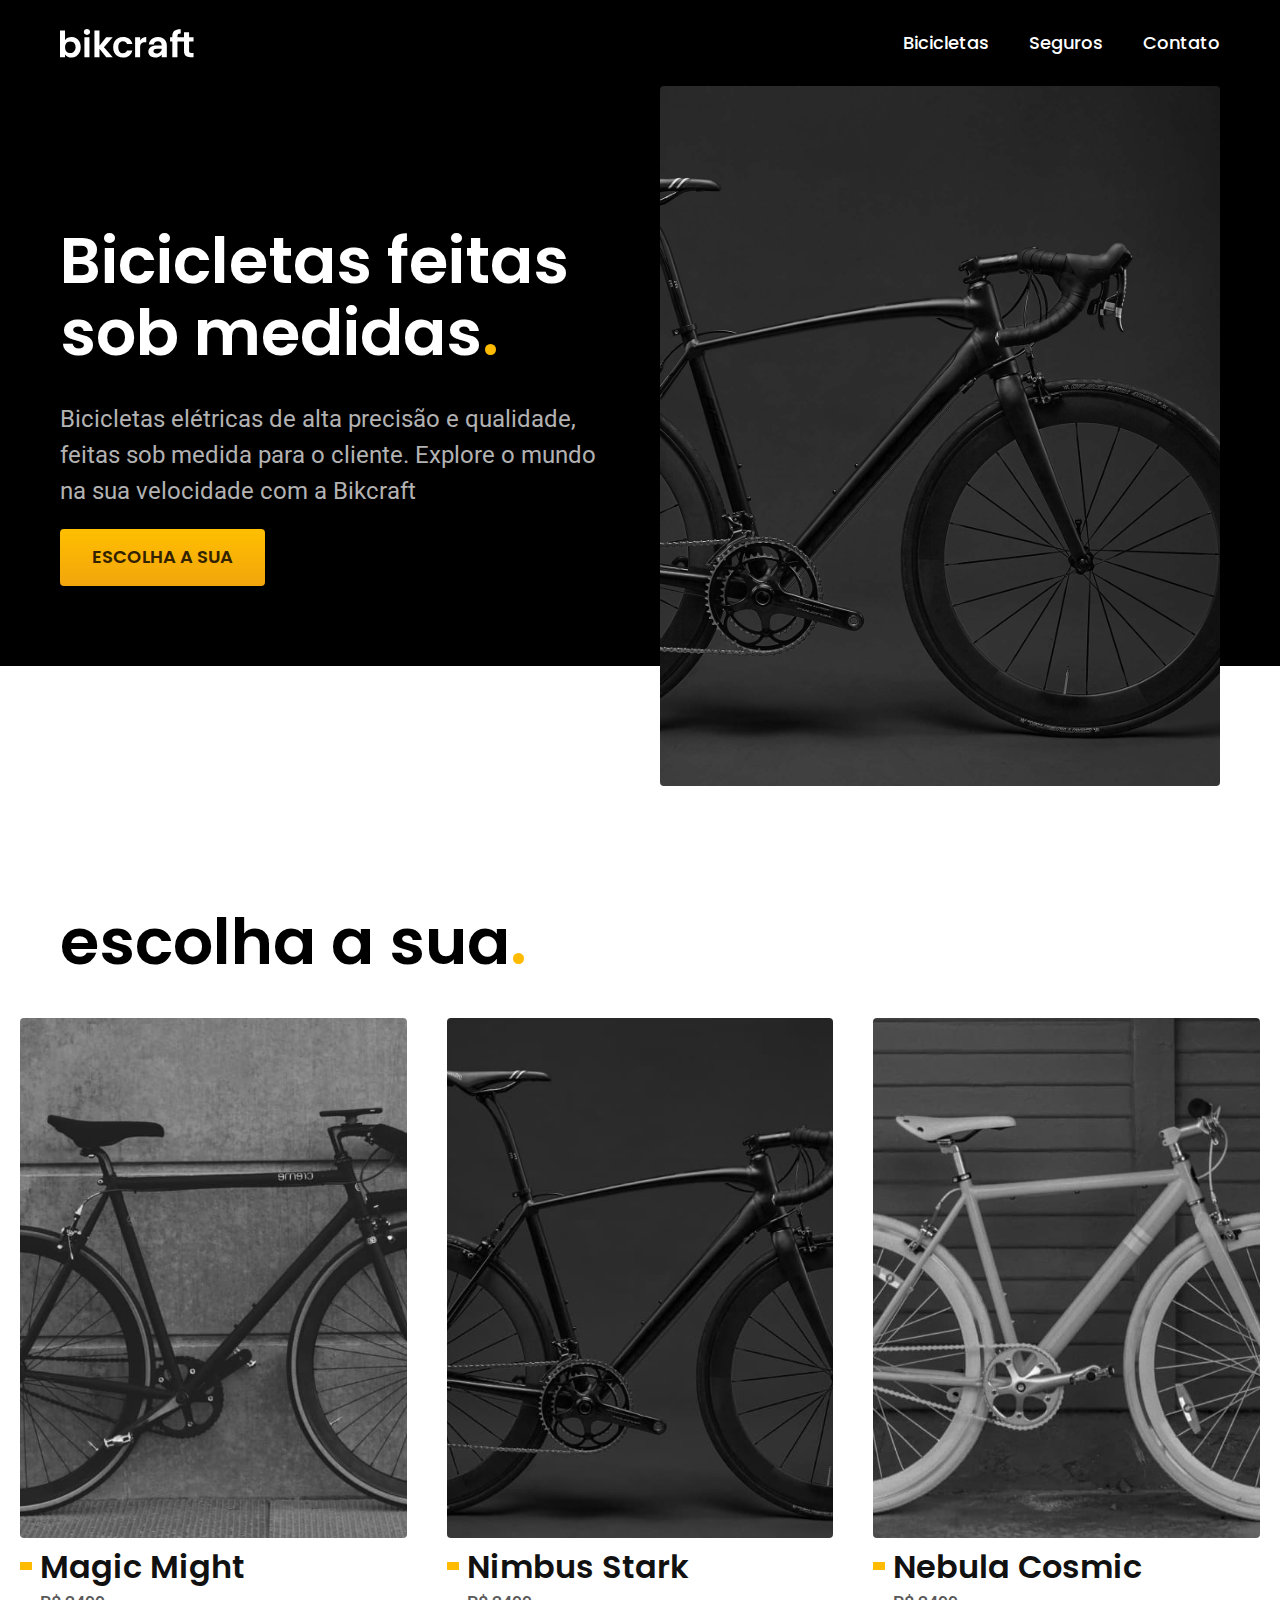
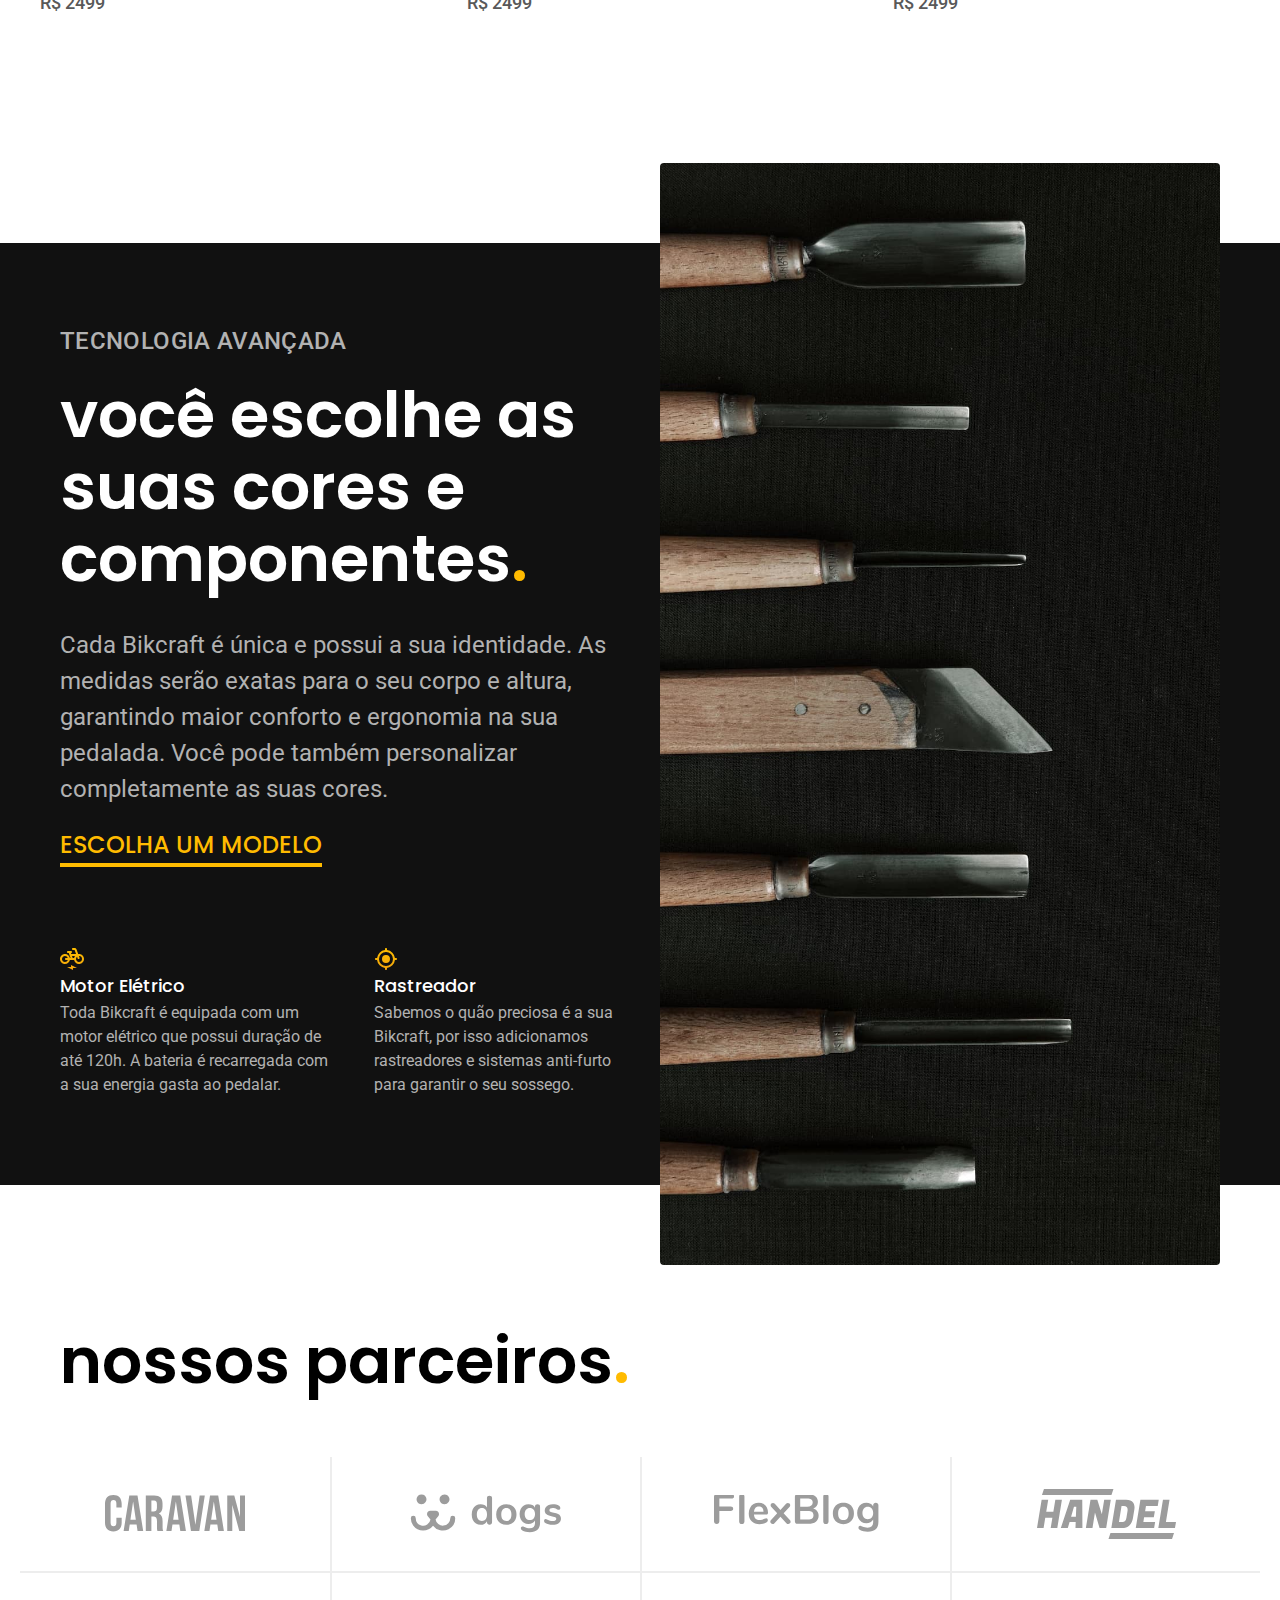
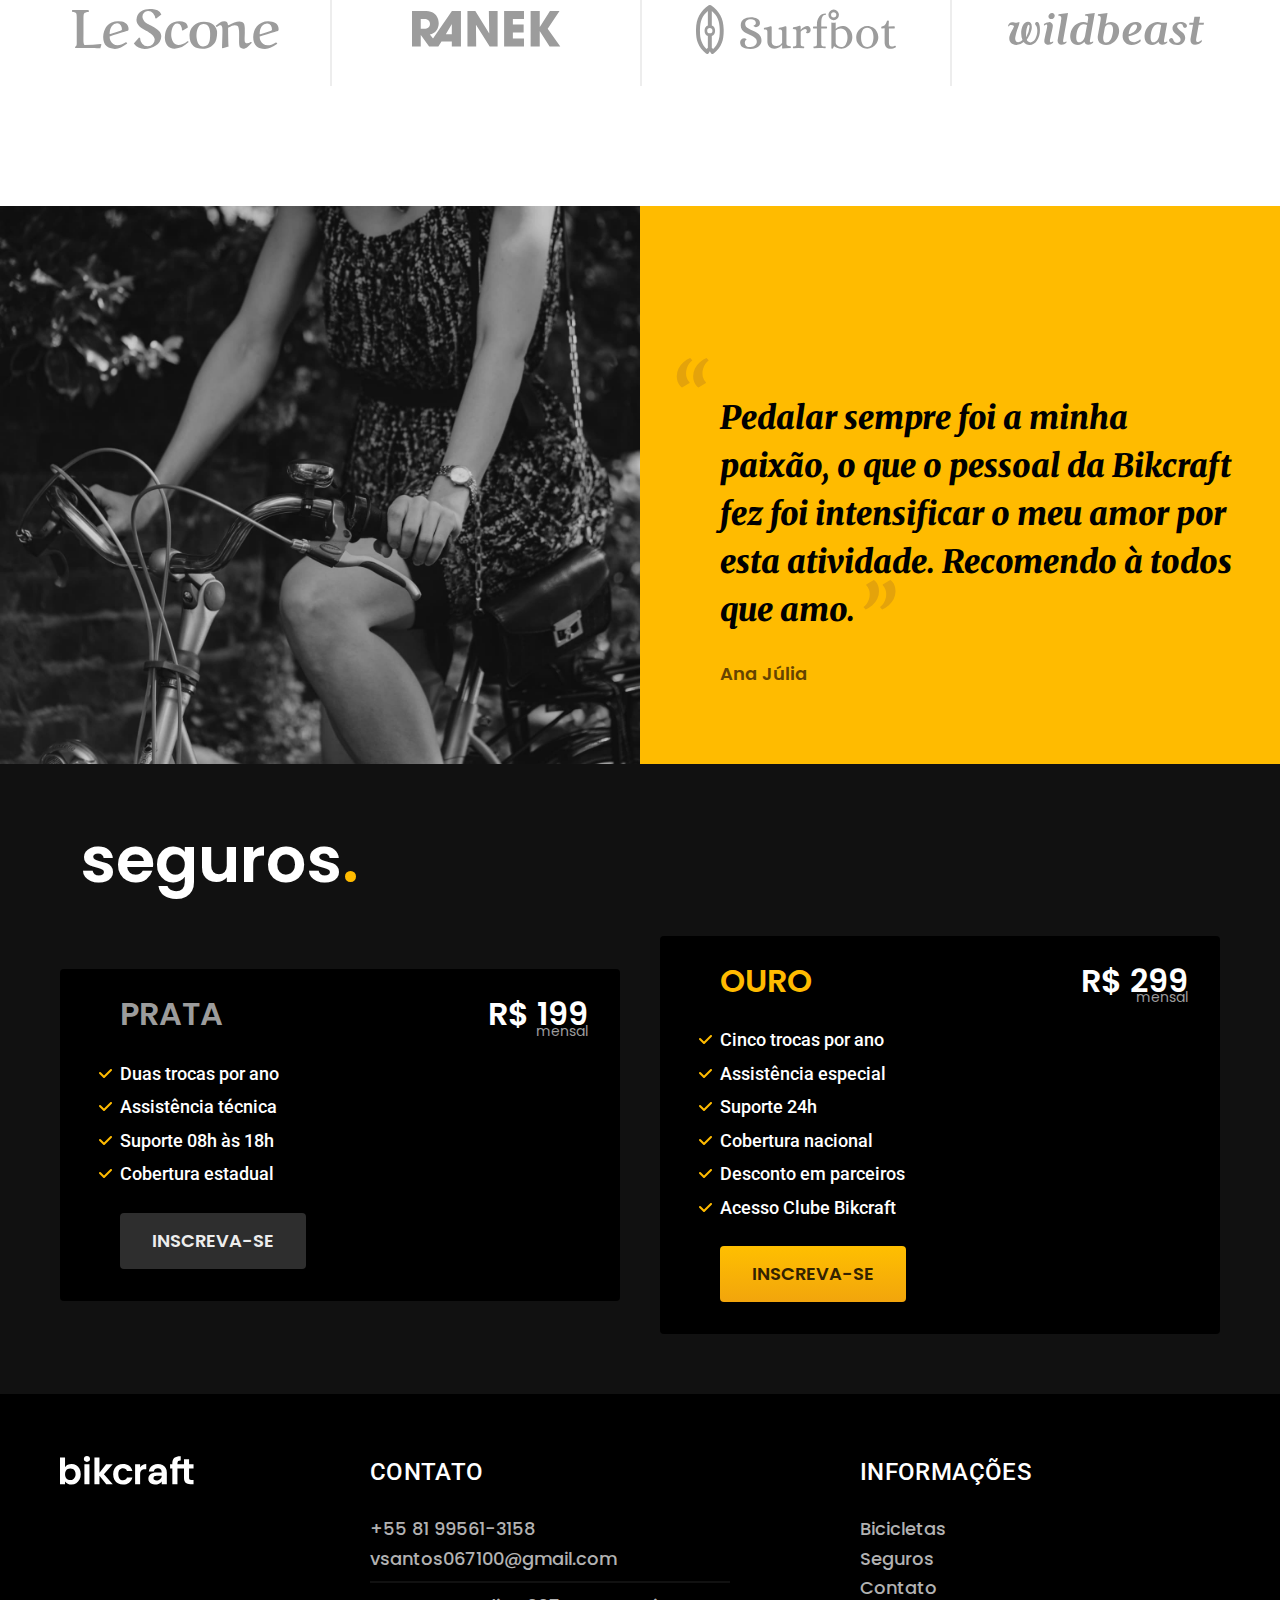
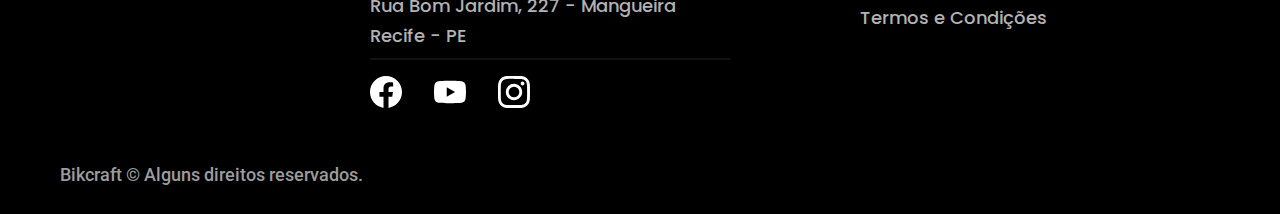
==== index.html @ 88a81f2e "1019 Termos" ====
<!DOCTYPE html>
<html lang="pt-br">
<head>
    <meta charset="UTF-8">
    <meta http-equiv="X-UA-Compatible" content="IE=edge">
    <meta name="viewport" content="width=device-width, initial-scale=1.0">
    <title>Bikcraft</title>
    <meta name="description" content="Bicicletas elétricas de alta precisão e qualidade, feitas sob medida para o cliente. Explore o mundo na sua velocidade com a Bikcraft.">
    <link rel="stylesheet" href="./css/styles.css">
    <link rel="preconnect" href="https://fonts.googleapis.com">
    <link rel="preconnect" href="https://fonts.gstatic.com" crossorigin>
    <link rel="preconnect" href="https://fonts.googleapis.com">
    <link rel="preconnect" href="https://fonts.gstatic.com" crossorigin>
    <link href="https://fonts.googleapis.com/css2?family=Merriweather:ital,wght@1,900&family=Poppins:wght@400;600&family=Roboto:wght@400;500&display=swap" rel="stylesheet">
    
</head>
<body>
    <header class="header-bg">
        <div class="header container">
            <div>
                <a href="./index.html">
                    <img src="./img/bikcraft.svg" alt="logo bikcraft">
                </a>
            </div>
            <nav aria-label="primaria">
                <ul class="header-menu font-1-m">
                    <li><a href="./bicicletas.html">Bicicletas</a></li>
                    <li><a href="./seguros.html">Seguros</a></li>
                    <li><a href="./contato.html">Contato</a></li>
                </ul>
            </nav>
        </div>
    </header>
    <main class="introducao-bg">
        <div class="introducao container">
            <div class="introducao-conteudo">
                <h1 class="font-1-xxl">Bicicletas feitas sob medidas<span class="cor-p1">.</span></h1>
                <p class="font-2-l">Bicicletas elétricas de alta precisão e qualidade, feitas sob medida para o cliente. Explore o mundo na sua velocidade com a Bikcraft</p>
                <a href="./bicicletas.html" class="botao">Escolha a sua</a>
            </div>
            <div class="introduca-imagem">
                <img src="./img/fotos/introducao.jpg" alt="">
            </div>
        </div>
    </main>
    <article class="bicicletas">
        <h2 class="font-1-xxl container">escolha a sua<span class="cor-p1">.</span></h2>
        <ul class="bicicletas-listas">
            <li>
                <a href="./">
                    <img src="./img/bicicletas/magic.jpg" alt="bicicleta preta">
                    <h3 class="font-1-xl">Magic Might</h3>
                    <span>R$ 2499</span>
                </a>
            </li>
            <li>
                <a href="./">
                    <img src="./img/bicicletas/nimbus.jpg" alt="bicicleta preta">
                    <h3 class="font-1-xl">Nimbus Stark</h3>
                    <span class="">R$ 2499</span>
                </a>
            </li>
            <li>
                <a href="./">
                    <img src="./img/bicicletas/nebula.jpg" alt="bicicleta preta">
                    <h3 class="font-1-xl">Nebula Cosmic</h3>
                    <span class="font-2-m">R$ 2499</span>
                </a>
            </li>
        </ul>
    </article>
    <article class="tecnologia-bg">
        <div class="tecnologia container">
            <div class="tecnologia-conteudo">
                <span class="font-2-l-b cor-5">Tecnologia avançada</span>
                <h2 class="font-1-xxl cor-0">você escolhe as suas cores e componentes<span class="cor-p1">.</span></h2>
                <p class="font-2-l cor-5">Cada Bikcraft é única e possui a sua identidade. As medidas serão exatas para o seu corpo e altura, garantindo maior conforto e ergonomia na sua pedalada. Você pode também personalizar completamente as suas cores.</p>
                <a class="link" href="./">escolha um modelo</a>
                <div class="tecnologia-vantagens">
                    <div>
                        <img src="./img/icones/eletrica.svg" alt="">
                        <h3 class="font-1-m cor-0">Motor Elétrico</h3>
                        <p class="font-2-s cor-5">Toda Bikcraft é equipada com um motor elétrico que possui duração de até 120h. A bateria é recarregada com a sua energia gasta ao pedalar.</p>
                    </div>
                    <div>
                        <img src="./img/icones/rastreador.svg" alt="">
                        <h3 class="font-1-m cor-0">Rastreador</h3>
                        <p class="font-2-s cor-5">Sabemos o quão preciosa é a sua Bikcraft, por isso adicionamos rastreadores e sistemas anti-furto para garantir o seu sossego.</p>
                    </div>
                </div>
            </div>
            <div class="tecnologia-imagem">
                <img src="./img/fotos/tecnologia.jpg" alt="">
            </div>
        </div>
    </article>
    <section aria-label="Nossos Parceiros">
        <div class="parceiros">
            <h2 class="font-1-xxl container">nossos parceiros<span class="cor-p1">.</span></h2>
            <ul class="lista-parceiros">
                <li><img src="./img/parceiros/caravan.svg" alt=""></li>
                <li><img src="./img/parceiros/dogs.svg" alt=""></li>
                <li><img src="./img/parceiros/flexblog.svg" alt=""></li>
                <li><img src="./img/parceiros/handel.svg" alt=""></li>
                <li><img src="./img/parceiros/lescone.svg" alt=""></li>
                <li><img src="./img/parceiros/ranek.svg" alt=""></li>
                <li><img src="./img/parceiros/surfbot.svg" alt=""></li>
                <li><img src="./img/parceiros/wildbeast.svg" alt=""></li>
            </ul>
        </div>
    </section>
    <section class="depoimento">
        <div class="depoimento-imagem">
            <img src="./img/fotos/depoimento.jpg" alt="">
        </div>
        <div class="depoimento-conteudo">
            <p class="font-1-xl cor-p5">Pedalar sempre foi a minha paixão, o que o pessoal da Bikcraft fez foi intensificar o meu amor por esta atividade. Recomendo à todos que amo.</p>
            <span class="font-1-m-b cor-p4">Ana Júlia</span>
        </div>
    </section>
    <article>
        <div class="seguros-bg">
            <div class="seguros container">
                <h2 class="font-1-xxl cor-0 container">seguros<span class="cor-p1">.</span></h2>
                <div class="seguro-item">
                    <h3 class="font-1-xl cor-6">prata</h3>
                    <span class="font-1-xl cor-0">R$ 199 <span class="font-1-xs cor-6">mensal</span></span>
                    <ul class="seguros-item font-2-m cor-0">
                        <li>Duas trocas por ano</li>
                        <li>Assistência técnica</li>
                        <li>Suporte 08h às 18h</li>
                        <li>Cobertura estadual</li>
                    </ul>
                    <a href="./orcamento.html" class="botao secundario">inscreva-se</a>
                </div>
                <div class="seguro-item">
                    <h3 class="font-1-xl cor-p1">ouro</h3>
                    <span class="font-1-xl cor-0">R$ 299 <span class="font-1-xs cor-6">mensal</span></span>
                    <ul class="seguros-item font-2-m cor-0">
                        <li>Cinco trocas por ano</li>
                        <li>Assistência especial</li>
                        <li>Suporte 24h</li>
                        <li>Cobertura nacional</li>
                        <li>Desconto em parceiros</li>
                        <li>Acesso Clube Bikcraft</li>
                    </ul>
                    <a href="./orcamento.html" class="botao ">inscreva-se</a>
                </div>
            </div>
        </div>
    </article>
    <footer class="footer-bg">
        <div class="footer container">
            <img src="./img/bikcraft.svg" alt="logo bikcraft">
            <div class="footer-contato">
                <h3 class="font-2-l-b cor-0">Contato</h3>
                <ul class="font-1-m cor-5">
                    <li>
                        <a href="tel:+5581995613158">+55 81 99561-3158</a>
                    </li>
                    <li>
                        <a href="mailto:vsantos067100@gamil.com">vsantos067100@gmail.com</a>
                    </li>
                    <li>Rua Bom Jardim, 227 - Mangueira</li>
                    <li>Recife - PE</li>
                </ul>
                <div class="footer-redes">
                    <a href="./"><img src="./img/redes/facebook.svg" alt="logo facebook"></a>
                    <a href="./"><img src="./img/redes/youtube.svg" alt="logo youtube"></a>
                    <a href="./"><img src="./img/redes/instagram.svg" alt="logo instagram"></a>
                </div>
            </div>
            <div class="footer-informacoes">
                <h3 class="font-2-l-b cor-0">Informações</h3>
                <nav>
                    <ul class="font-1-m cor-5">
                        <li><a href="./bicicletas.html">Bicicletas</a></li>
                        <li><a href="./seguros.html">Seguros</a></li>
                        <li><a href="./contato.html">Contato</a></li>
                        <li><a href="./termos.html">Termos e Condições</a></li>
                    </ul>
                </nav>
            </div>
        </div>
        <div class="footer-copy container">
            <p class="font-2-m cor-6">Bikcraft © Alguns direitos reservados.</p>
        </div>
    </footer>
</body>
</html>
---- css/styles.css ----
/* GLOBAL */
@import "./global/global.css";
@import "./global/header.css";
@import "./global/footer.css";

    /* UTILITY */
@import "./utilidades/tipografia.css";
@import "./utilidades/cores.css";
@import "./utilidades/componentes.css";

    /* HOME */
@import "./home/introducao.css";
@import "./home/tecnologia.css";
@import "./home/parceiros.css";
@import "./home/depoimento.css";

    /* BICICLETAS */
@import "./bicicletas/bicicletas-lista.css";

    /* SEGUROS */
@import "./seguros/seguros.css";

    /* TERMOS */
@import "./termos/termos.css";
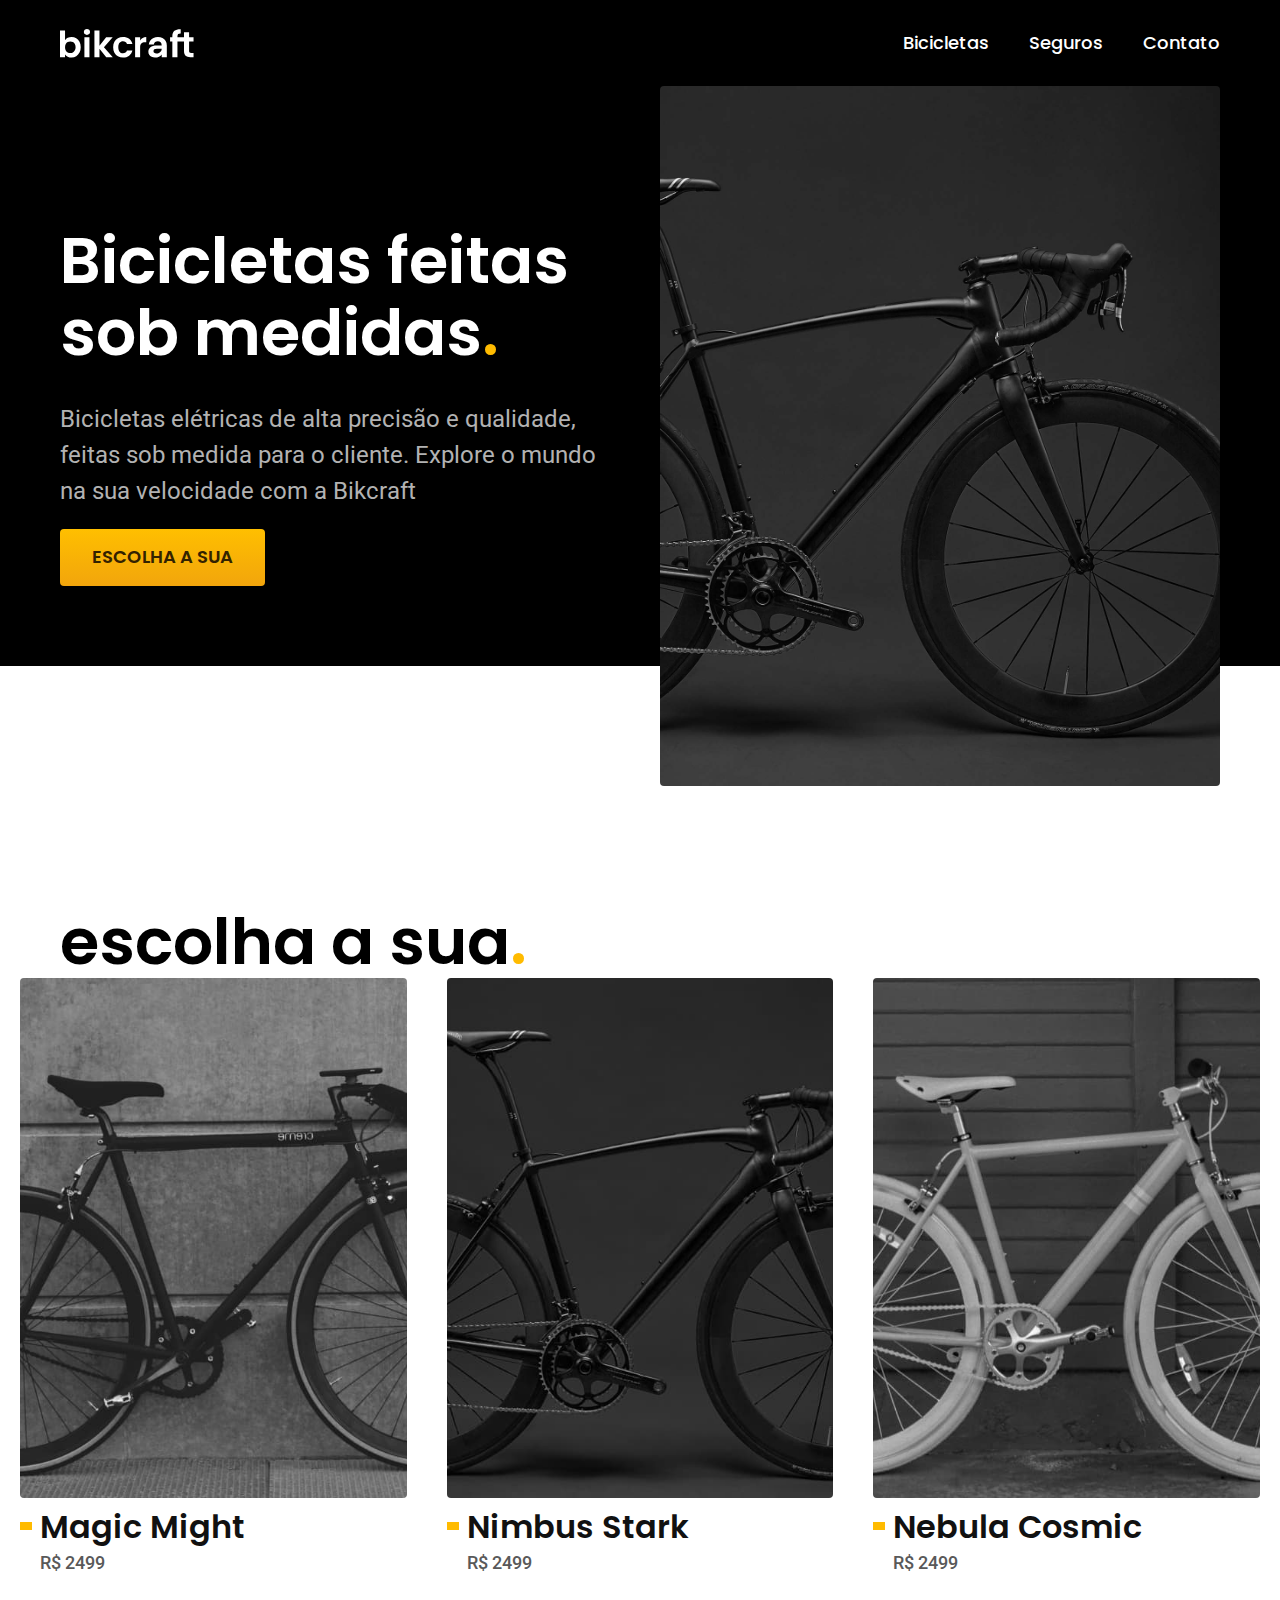
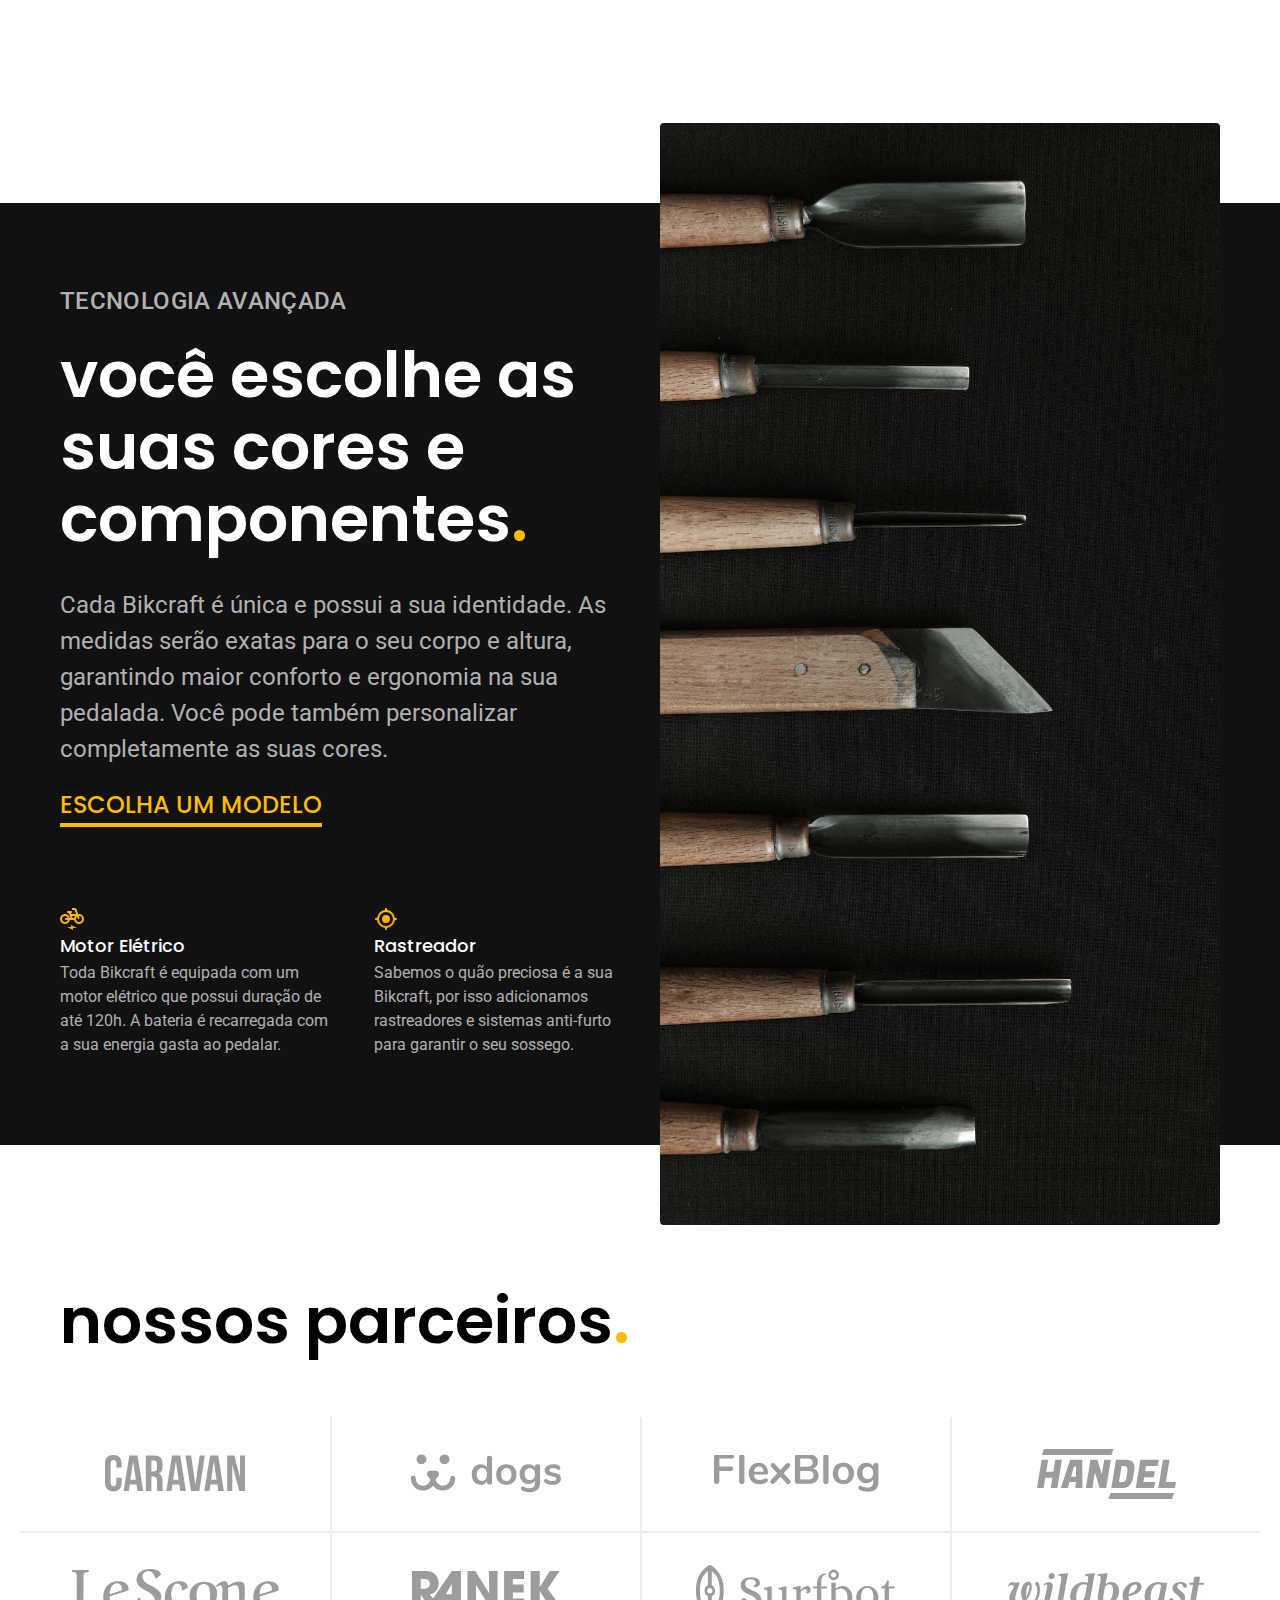
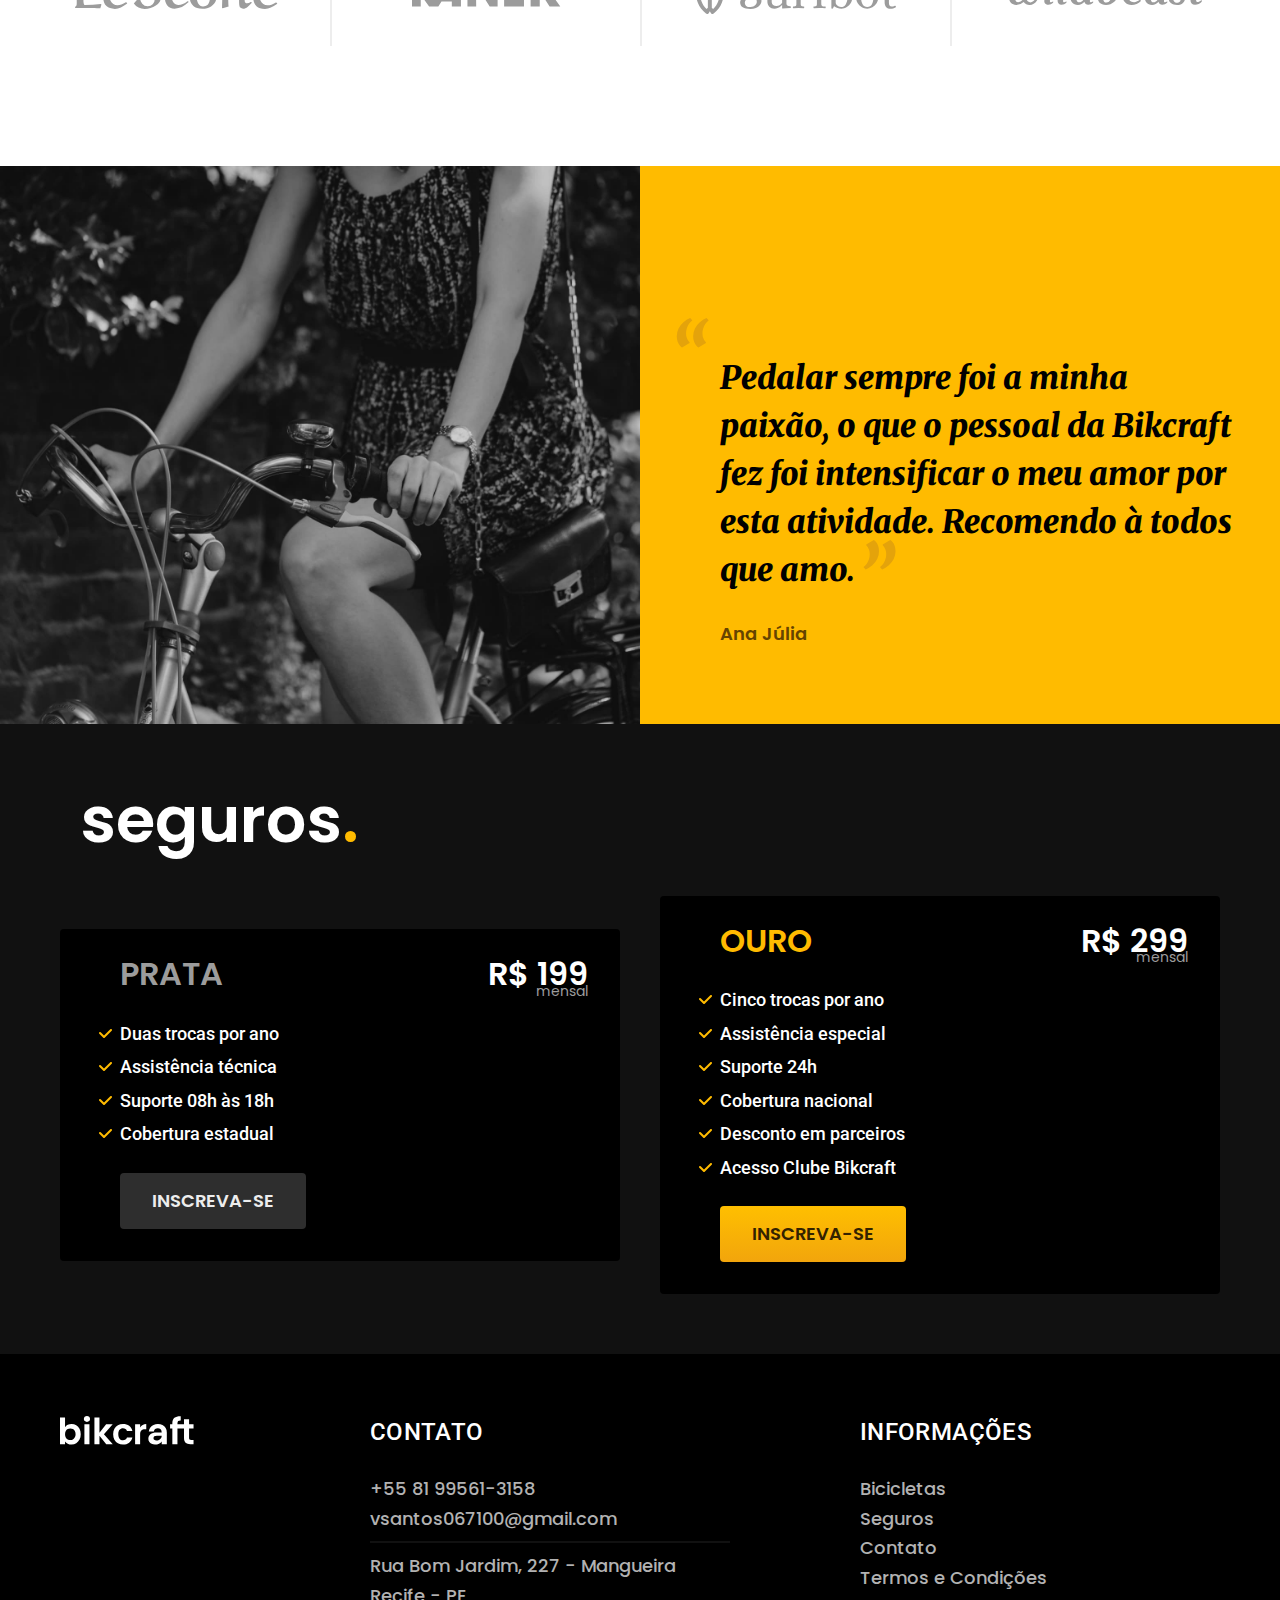
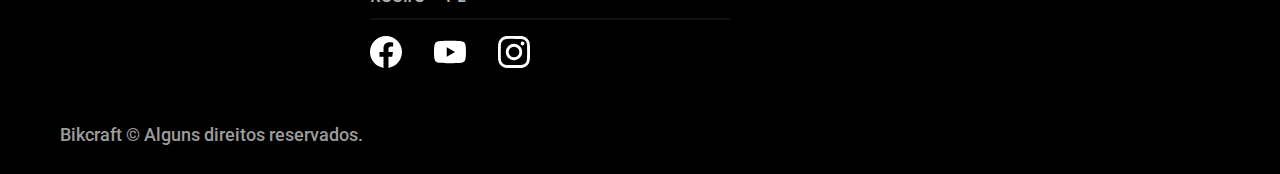
==== commit 70558c61: "1020 Bicicletas 3" ====
--- a/index.html
+++ b/index.html
@@ -43,7 +43,7 @@
             </div>
         </div>
     </main>
-    <article class="bicicletas">
+    <article class="bicicletas-lista">
         <h2 class="font-1-xxl container">escolha a sua<span class="cor-p1">.</span></h2>
         <ul class="bicicletas-listas">
             <li>
--- a/css/styles.css
+++ b/css/styles.css
@@ -16,6 +16,7 @@
 
     /* BICICLETAS */
 @import "./bicicletas/bicicletas-lista.css";
+@import "./bicicletas/bicicletas.css";
 
     /* SEGUROS */
 @import "./seguros/seguros.css";
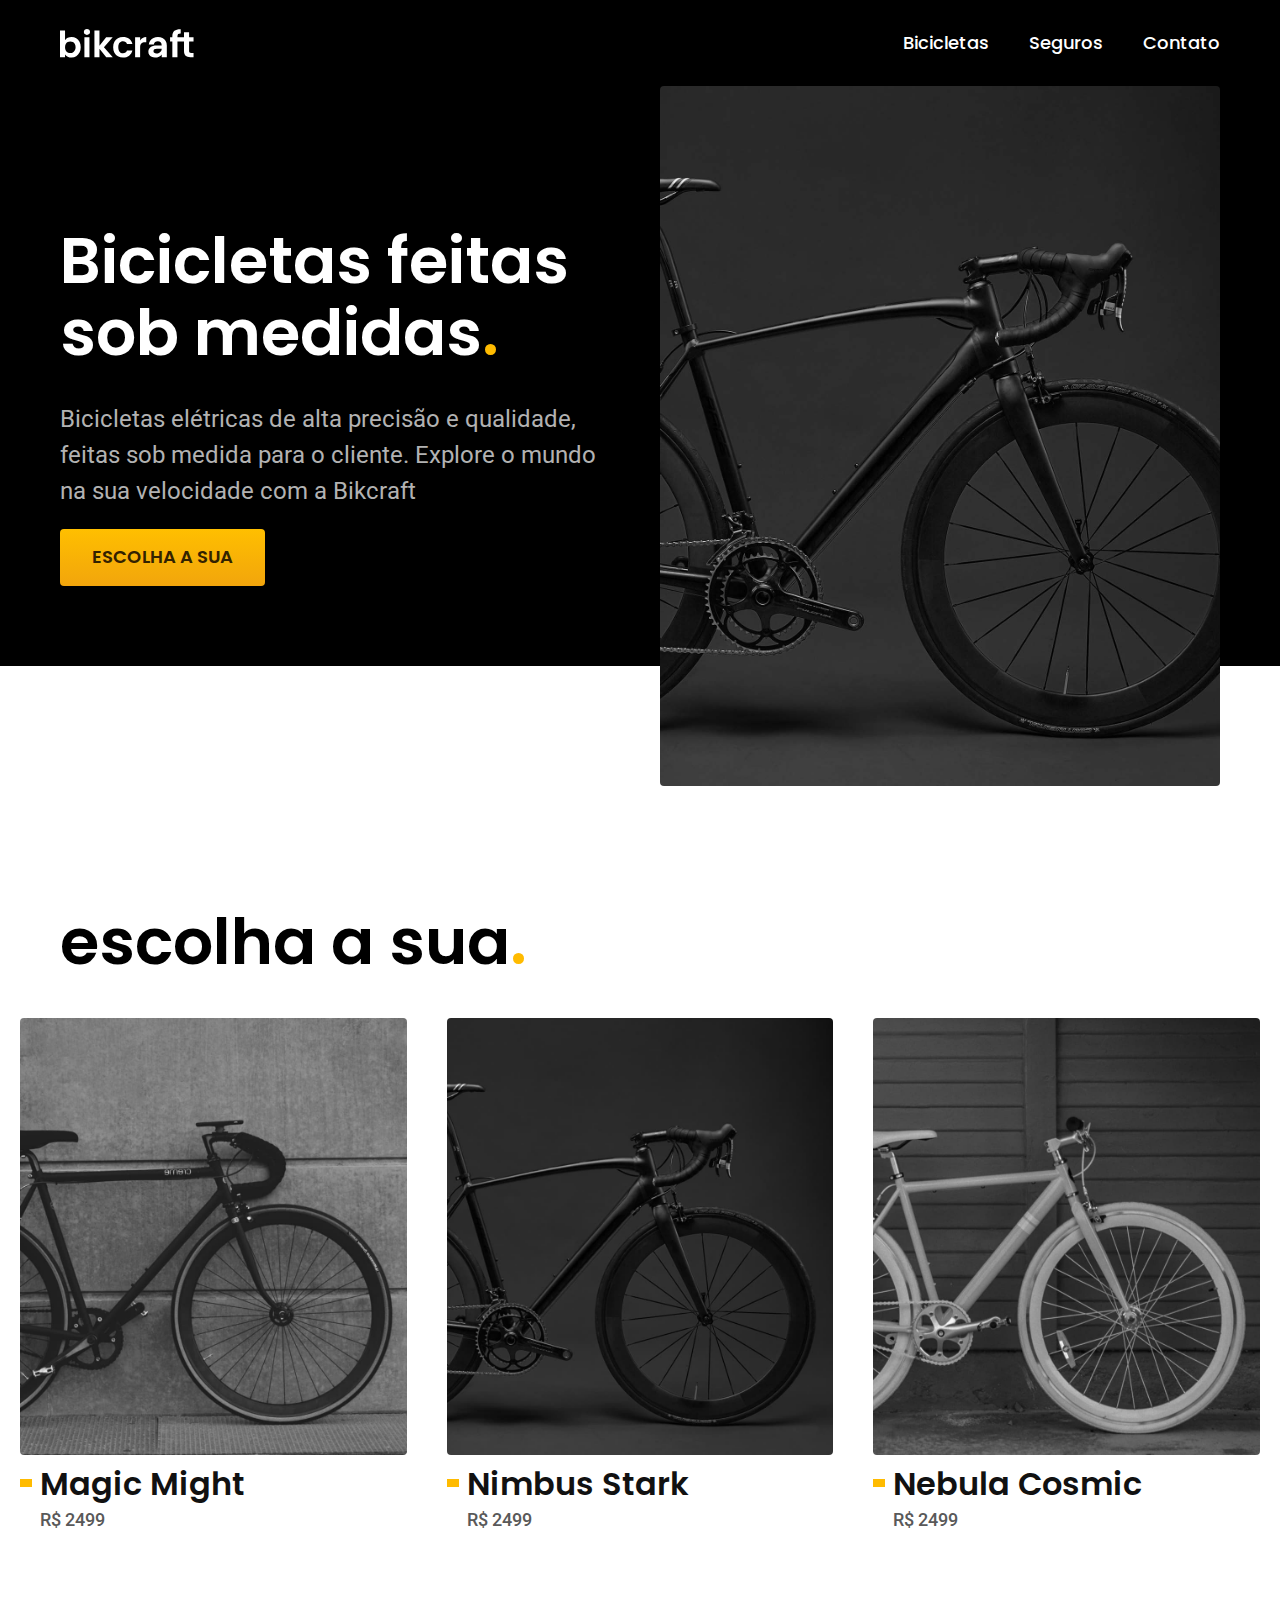
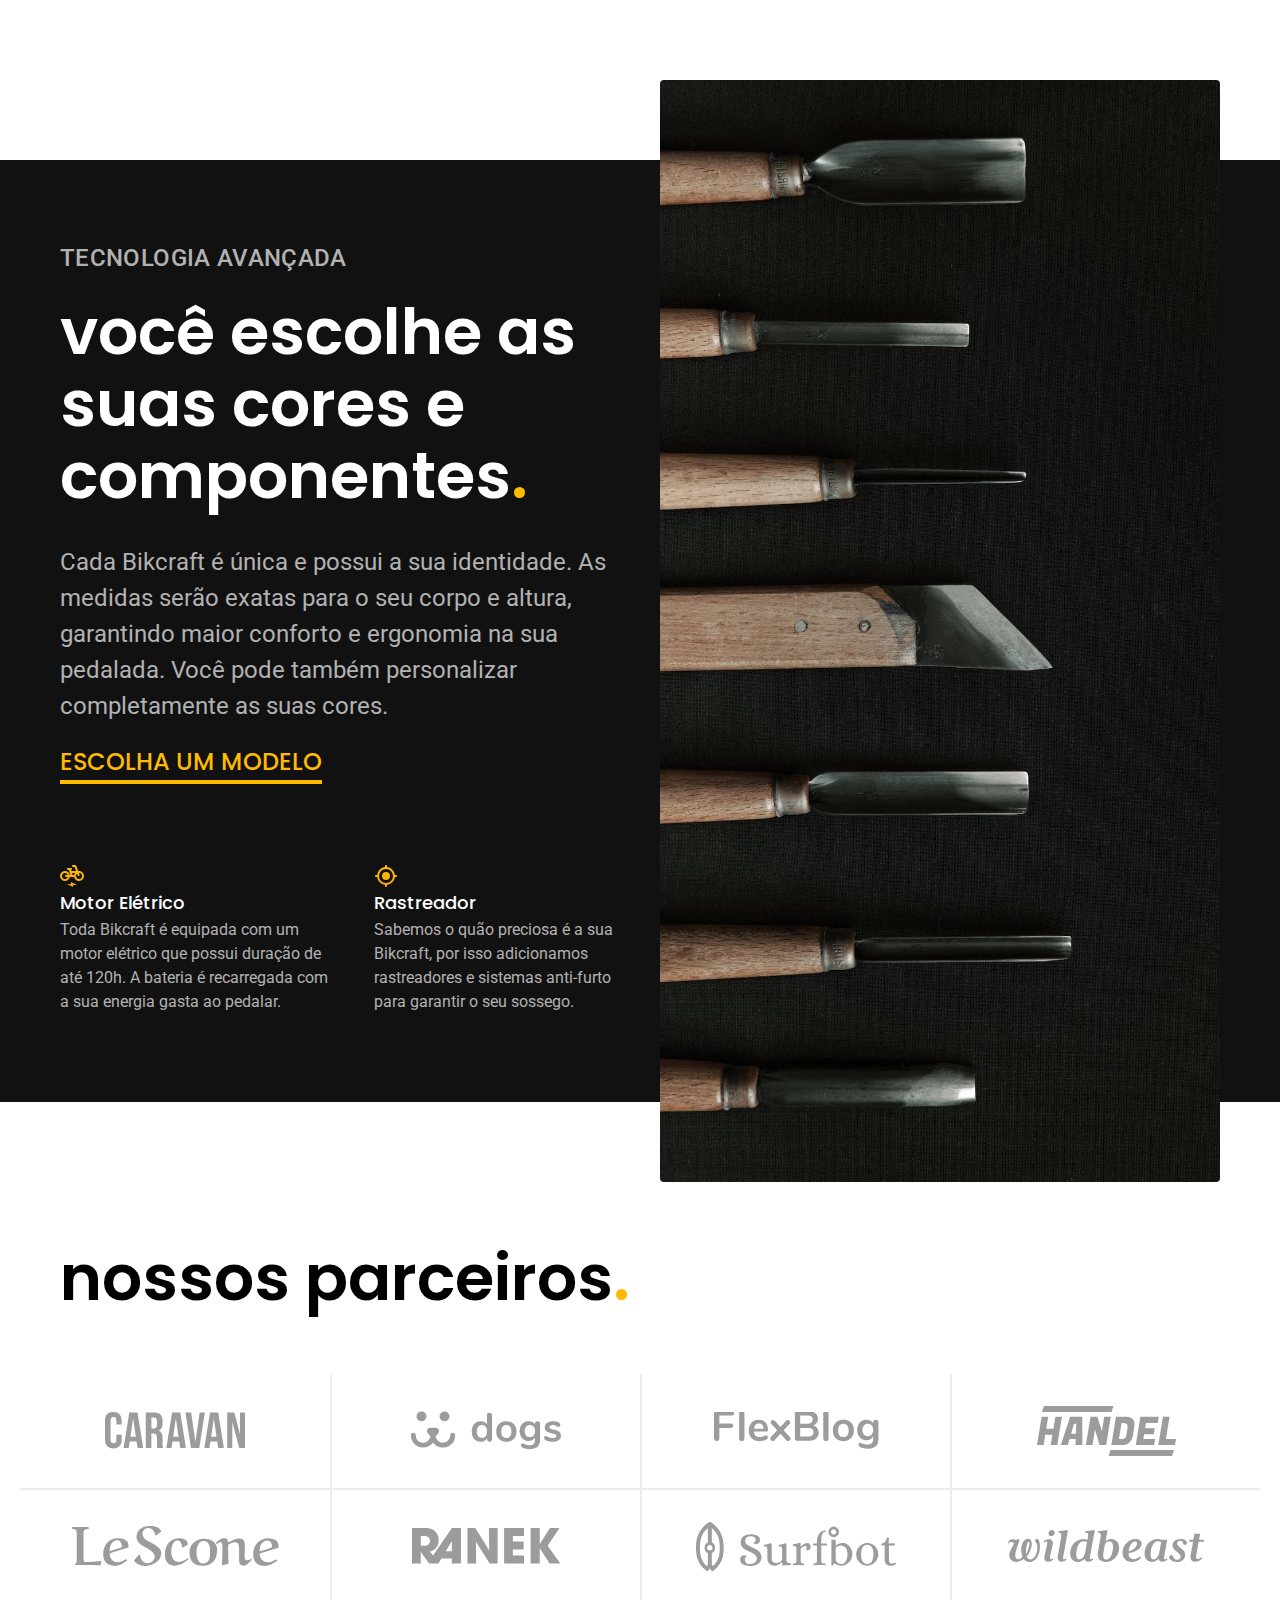
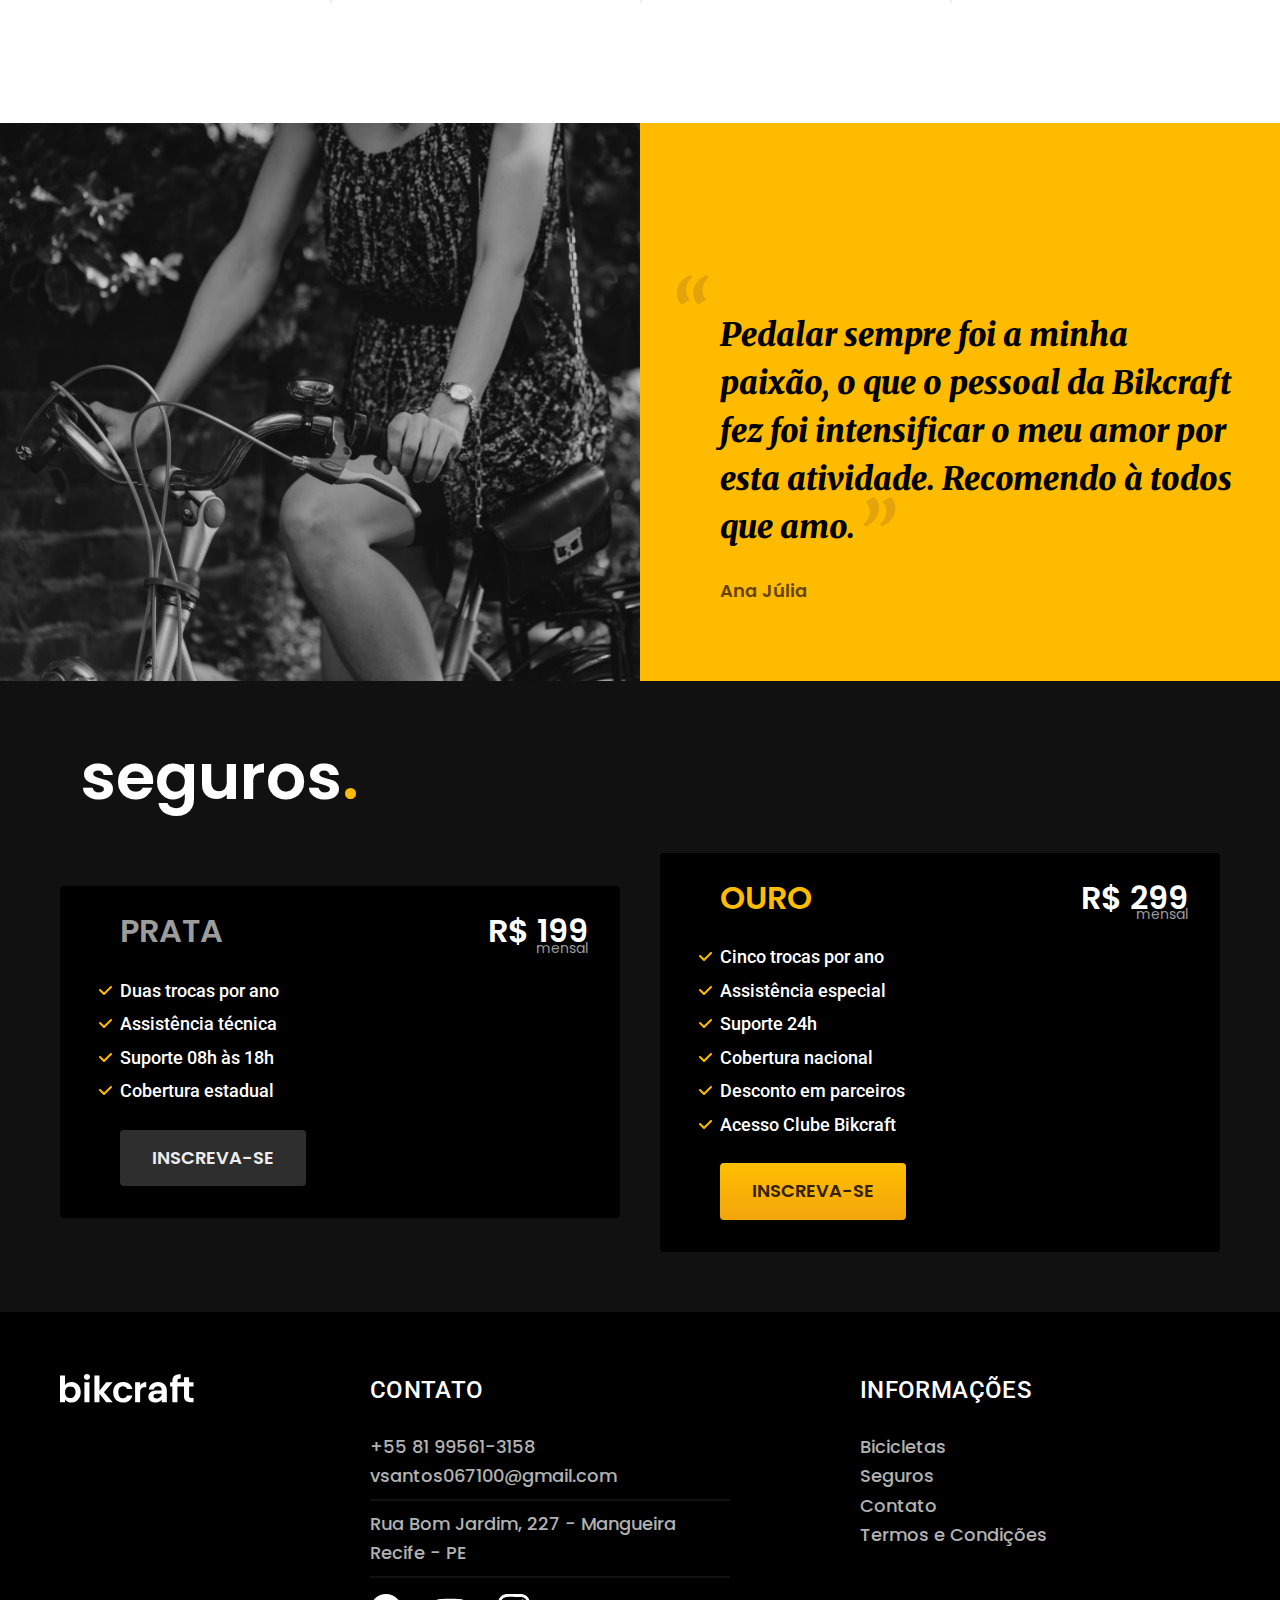
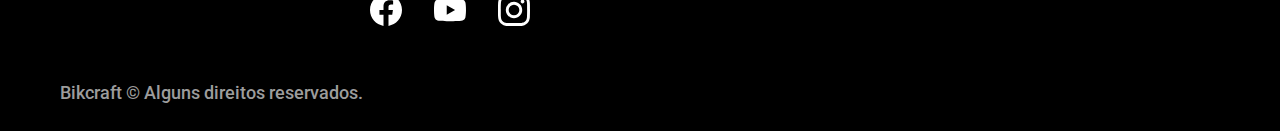
==== commit ca3927a6: "Bicicletas Outras" ====
--- a/index.html
+++ b/index.html
@@ -47,22 +47,22 @@
         <h2 class="font-1-xxl container">escolha a sua<span class="cor-p1">.</span></h2>
         <ul class="bicicletas-listas">
             <li>
-                <a href="./">
-                    <img src="./img/bicicletas/magic.jpg" alt="bicicleta preta">
+                <a href="./bicicletas/magic.html">
+                    <img src="./img/bicicletas/magic-home.jpg" alt="bicicleta preta">
                     <h3 class="font-1-xl">Magic Might</h3>
                     <span>R$ 2499</span>
                 </a>
             </li>
             <li>
-                <a href="./">
-                    <img src="./img/bicicletas/nimbus.jpg" alt="bicicleta preta">
+                <a href="./bicicletas/nimbus.html">
+                    <img src="./img/bicicletas/nimbus-home.jpg" alt="bicicleta preta">
                     <h3 class="font-1-xl">Nimbus Stark</h3>
                     <span class="">R$ 2499</span>
                 </a>
             </li>
             <li>
-                <a href="./">
-                    <img src="./img/bicicletas/nebula.jpg" alt="bicicleta preta">
+                <a href="./bicicletas/nebula.html">
+                    <img src="./img/bicicletas/nebula-home.jpg" alt="bicicleta preta">
                     <h3 class="font-1-xl">Nebula Cosmic</h3>
                     <span class="font-2-m">R$ 2499</span>
                 </a>
--- a/css/styles.css
+++ b/css/styles.css
@@ -17,9 +17,12 @@
     /* BICICLETAS */
 @import "./bicicletas/bicicletas-lista.css";
 @import "./bicicletas/bicicletas.css";
+@import "./bicicleta/bicicleta.css";
 
     /* SEGUROS */
 @import "./seguros/seguros.css";
+@import "./seguros/vantagens.css";
+@import "./seguros/perguntas.css";
 
     /* TERMOS */
 @import "./termos/termos.css";